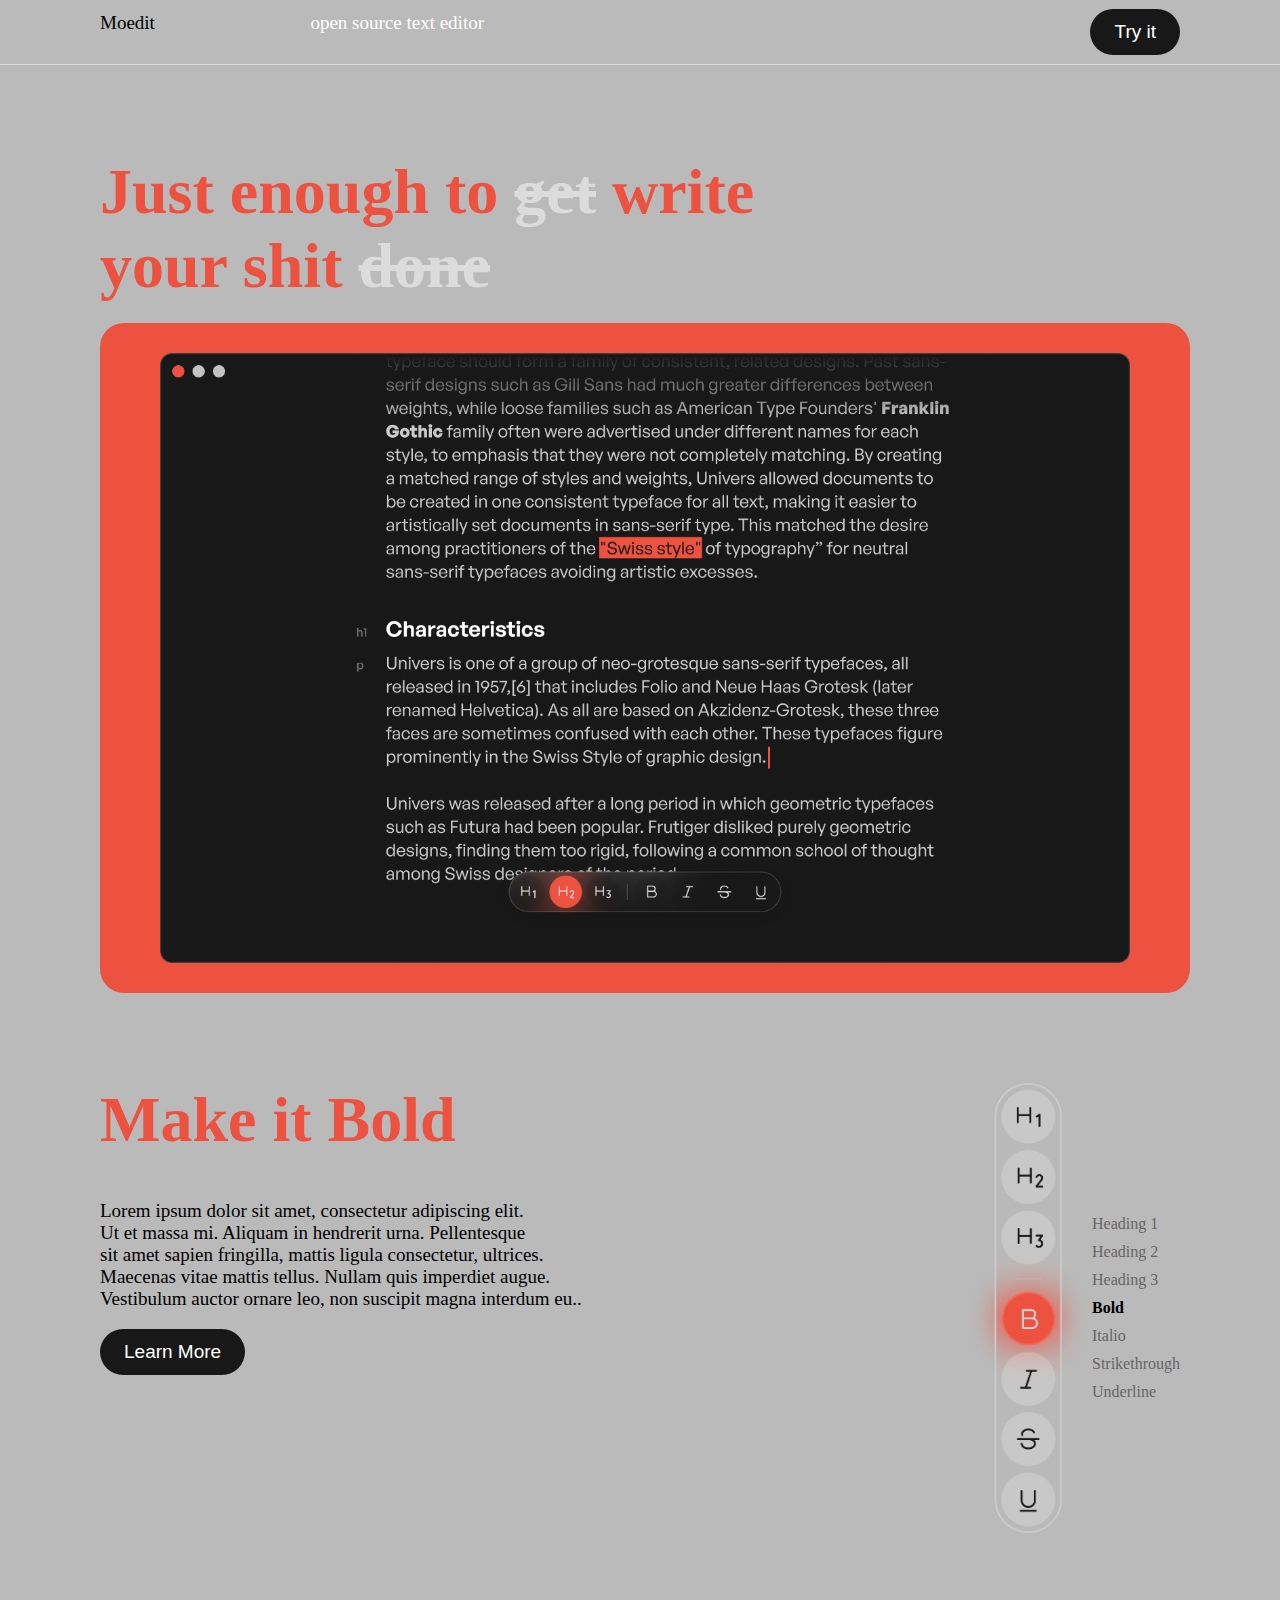
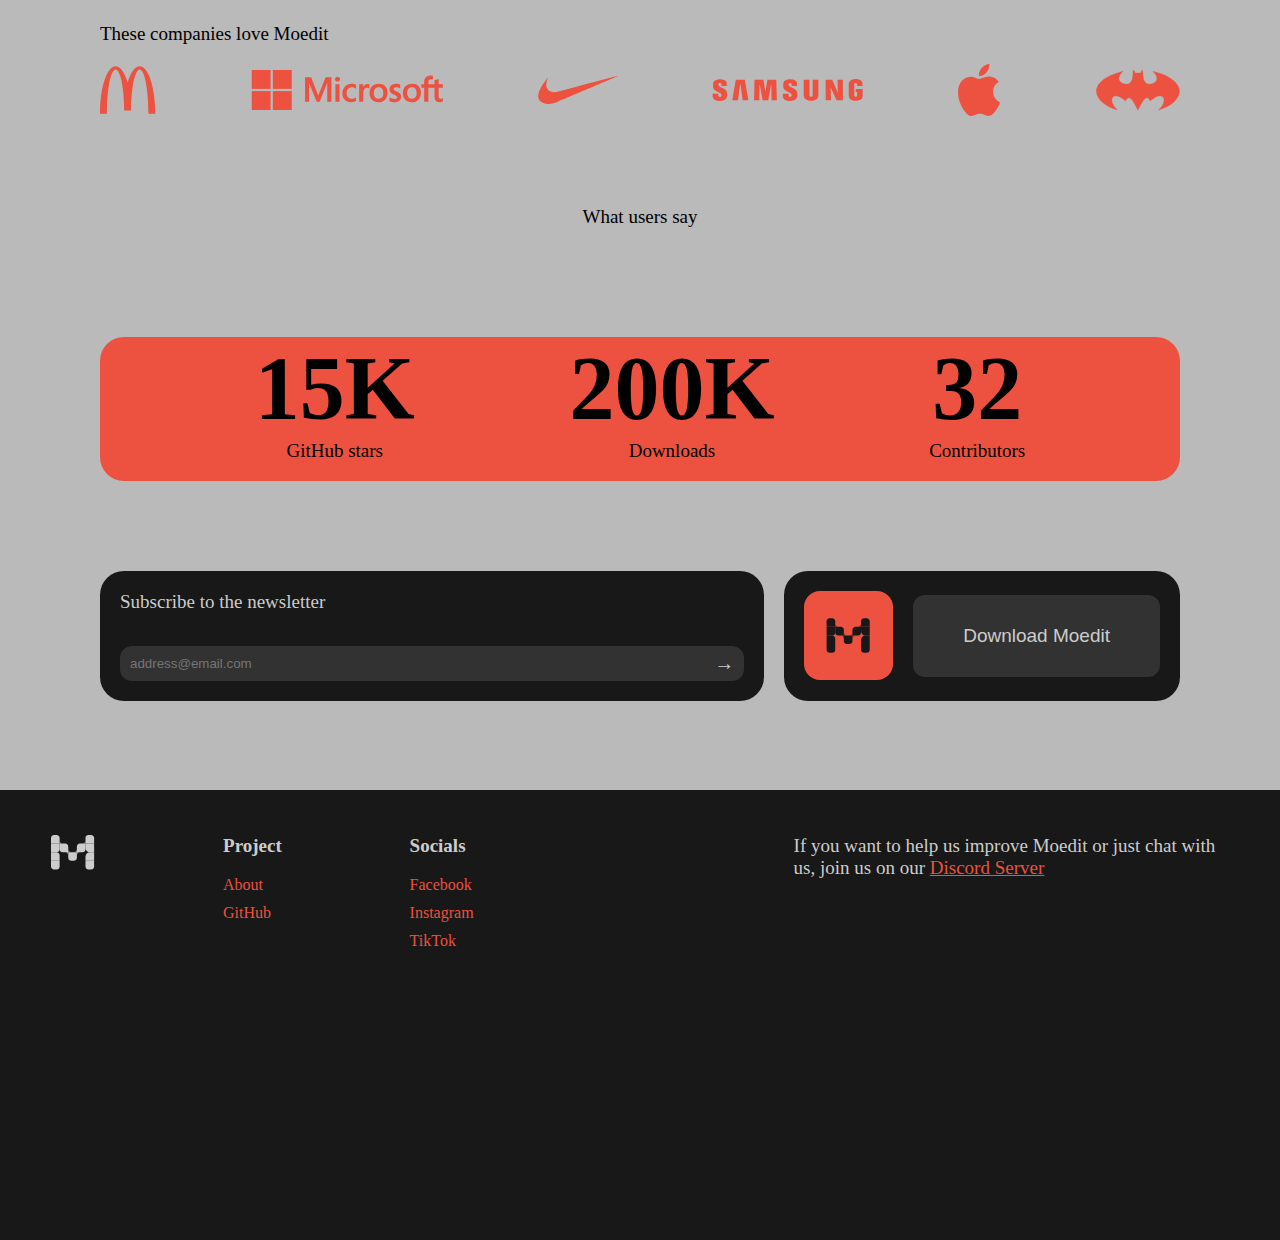
==== index.html @ 4781fbb8 "first commit" ====
<!DOCTYPE html>
<html lang="en">

<head>
  <title>Moedit</title>
  <meta charset="UTF-8">
  <meta name="viewport" content="width=device-width, initial-scale=1.0">

  <!-- IMPORT FICHIERS CSS -->
  <link rel="stylesheet" href="styles.css">
</head>

<!-- CONTENU DE LA PAGE WEB -->

<body>
  <header>
    <div class="container">
      <div>
        <p>Moedit</p>
        <p><span class="white">open source text editor</span></p>
      </div>
      <button class="btn">Try it</button>
    </div>
  </header>
  <main>
    <section class="section1">
      <h1>Just enough to <span>get</span> write</h1>
      <h1>your shit <span>done</span></h1>
      <div class="pannelEditor">
        <img src="images/editor.png" alt="Editor">
      </div>
    </section>
    <section class="section2">
      <div class="Bold">
        <h1>Make it Bold</h1>
        <p>Lorem ipsum dolor sit amet, consectetur adipiscing elit. Ut et massa mi. Aliquam in hendrerit urna.
          Pellentesque sit amet sapien fringilla, mattis ligula consectetur, ultrices. Maecenas vitae mattis tellus.
          Nullam quis imperdiet augue. Vestibulum auctor ornare leo, non suscipit magna interdum eu.. </p>
        <button class="btn">Learn More</button>
      </div>
      <div class="control_bar">
        <img src="images/control-bar.png" alt="">
        <ul>
          <li>Heading 1</li>
          <li>Heading 2</li>
          <li>Heading 3</li>
          <li><span>Bold</span></li>
          <li>Italio</li>
          <li>Strikethrough</li>
          <li>Underline</li>
        </ul>
      </div>
    </section>
    <section class="section3">
      <p>These companies love Moedit</p>
      <div>
        <img src="images/cp-logo-macdo.svg" alt="">
        <img src="images/cp-logo-microsoft.svg" alt="">
        <img src="images/cp-logo-nike.svg" alt="">
        <img src="images/cp-logo-samsung.svg" alt="">
        <img src="images/cp-logo-apple.svg" alt="">
        <img src="images/cp-logo-batman.svg" alt="">
      </div>
    </section>
    <section class="section4">
      <p>What users say</p>
      <div class="container">
        <div class="mini_container"></div>
        <div class="mini_container"></div>
        <div class="mini_container"></div>
        <div class="mini_container"></div>
        <div class="mini_container"></div>
        <div class="mini_container"></div>
        <div class="mini_container"></div>
        <div class="mini_container"></div>
      </div>
    </section>
    <section class="section5">
      <div class="number">
        <div>
          <span class="boldNumber">15K</span>
          <p>GitHub stars</p>
        </div>
        <div>
          <span class="boldNumber">200K</span>
          <p>Downloads</p>
        </div>
        <div>
          <span class="boldNumber">32</span>
          <p>Contributors</p>
        </div>
      </div>
    </section>
    <section class="section6">
      <div class="subscribe">
        <p>Subscribe to the newsletter</p>
        <div class="champText">
          <input type="text" placeholder="address@email.com">
          <span class="arrow">&#8594;</span>
        </div>
      </div>
      <div class="downloadMoedit">
        <img src="images/Logo Moedit.svg" alt="">
        <button>Download Moedit</button>
      </div>
    </section>
  </main>
  <footer>
    <div class="nav_footer">
      <img src="images/Logo Moedit wireframe.svg" alt="">
      <div>
        <p>Project</p>
        <ul>
          <li><a href="">About</a></li>
          <li><a href="">GitHub</a></li>
        </ul>
      </div>
      <div>
        <p>Socials</p>
        <ul>
          <li><a href="">Facebook</a></li>
          <li><a href="">Instagram</a></li>
          <li><a href="">TikTok</a></li>
        </ul>
      </div>
    </div>
    <div class="contact">
      <p>If you want to help us improve Moedit or just chat with us, join us on our <a href="">Discord Server</a></p>
    </div>
  </footer>
</body>
</html>
---- styles.css ----
:root {
  --font: 19px;
}

body {
  display: flex;
  justify-content: center;
  align-items: center;
  flex-direction: column;
  background-color: #BABABA;
  margin: 0;
}

h1 {
  font-size: 64px;
  color: #ED513F;
}

p,
button {
  font-size: var(--font) !important;
}

p,
h1 {
  margin-top: 0;
}

header {
  display: flex;
  justify-content: center;
  align-items: center;
  flex-direction: column;
  width: 100%;
  position: relative;
  border-bottom: 1px solid #DCDCDC;
}

header .container {
  display: flex;
  justify-content: space-between;
  align-items: center;
  width: calc(100% - 200px);
  height: 64px;
}

header .container div {
  display: flex;
  justify-content: space-between;
  align-items: center;
  width: 30svw;
}

header span.white {
  color: white;
}

header button {
  padding: 4px 24px;
  border-radius: 24px;
  background-color: black;
  color: #CCCCCC;
  border: 0;
}

main {
  display: flex;
  justify-content: center;
  align-items: center;
  flex-direction: column;
  padding: 0 100px;
}

section {
  margin-top: 10svh;
}

section.section1 {
  display: flex;
  justify-content: center;
  align-items: start;
  flex-direction: column;
  width: 100%;
}

section.section1 h1 {
  text-wrap: balance;
  margin: 0;
  white-space: nowrap;
}

section.section1 span {
  color: #DCDCDC;
  text-decoration: line-through;
}

.pannelEditor {
  display: flex;
  justify-content: center;
  align-items: center;
  flex-direction: column;
  background-color: #ED513F;
  width: calc(100% - 110px);
  padding: 30px 60px;
  border-radius: 24px;
  margin-top: 20px;
}

.pannelEditor img {
  width: 100%;
  height: 100%;
  object-fit: contain;
}

section.section2 {
  display: flex;
  justify-content: center;
  align-items: start;
  width: 100%;
}

.Bold {
  display: flex;
  justify-content: center;
  align-items: start;
  flex-direction: column;
  width: 50%;
  text-wrap: balance;
}

section.section2 img {
  height: 50svh;
  object-fit: contain;
}

.control_bar {
  display: flex;
  justify-content: end;
  align-items: center;
  width: 50%;
}

.control_bar ul {
  list-style-type: none;
  padding: 0;
}

.control_bar ul li {
  margin: 10px 0;
  color: #666666;
}

.control_bar span {
  font-weight: bold;
  color: black;
}

.btn {
  background-color: #181818;
  border-radius: 23px;
  border: 0;
  padding: 12px 24px;
  color: white;
  cursor: pointer;
}

.btn:hover {
  background-color: #323232;
}

section.section3 {
  width: 100%;
}

section.section3 div {
  display: flex;
  justify-content: space-between;
  align-items: center;
  width: 100%;
}

section.section5 {
  width: 100%;
}

.number {
  display: flex;
  justify-content: space-evenly;
  align-items: center;
  width: 100%;
  background-color: #ED513F;
  border-radius: 24px;
}

.number div {
  display: flex;
  justify-content: center;
  align-items: center;
  flex-direction: column;
}

.boldNumber {
  font-size: 90px;
  font-weight: bold;
}

section.section6 {
  display: grid;
  grid-template-columns: 2fr 1fr;
  grid-template-rows: repeat(1, 1fr);
  place-items: center center;
  gap: 0px 20px;
  width: 100%;
}

section.section6 .subscribe {
  display: flex;
  justify-content: space-between;
  align-items: start;
  flex-direction: column;
  background-color: #181818;
  color: #CCCCCC;
  border-radius: 24px;
  padding: 20px;
  width: calc(100% - 40px);
  height: 100%;
  max-height: 10svh;
}

section.section6 .champText {
  position: relative;
  display: inline-block;
  width: 100%;
}

section.section6 .subscribe input[type="text"] {
  background-color: #323232;
  color: #CCCCCC;
  padding: 10px;
  width: 100%;
  border: 0;
  border-radius: 12px;
  box-sizing: border-box;
}

section.section6 .subscribe .arrow {
  position: absolute;
  color: #CCCCCC;
  font-size: 20px;
  top: 50%;
  transform: translateY(-50%) translateX(-150%);
  pointer-events: none;
}

section.section6 .downloadMoedit {
  display: flex;
  justify-content: center;
  align-items: center;
  background-color: #181818;
  color: #CCCCCC;
  border-radius: 24px;
  padding: 20px;
  width: calc(100% - 40px);
  height: 100%;
  max-height: 10svh;
}

section.section6 .downloadMoedit button {
  color: #CCCCCC;
  background-color: #323232;
  border: 0;
  padding: 30px 50px;
  border-radius: 12px;
  margin-left: 20px;
  cursor: pointer;
  transition: 0.4;
  white-space: nowrap;
}

section.section6 .downloadMoedit button:hover {
  color: #323232;
  background-color: #CCCCCC;

}

footer {
  display: flex;
  justify-content: space-between;
  align-items: start;
  background-color: #181818;
  width: 100%;
  height: 50svh;
  margin-top: 10svh;
  gap: 0 25svw;
}

footer div.nav_footer {
  display: flex;
  justify-content: space-between;
  align-items: start;
  width: 100%;
  padding-top: 5svh;
  padding-left: 4svw;
}

footer div.nav_footer ul {
  list-style-type: none;
  padding: 0;
}

footer div.nav_footer p {
  font-weight: bold;
  color: #CCCCCC;
}

footer div.nav_footer li {
  margin: 10px 0;
}

footer div.nav_footer li a {
  text-decoration: none;
  color: #ED513F;
}

footer .contact {
  display: flex;
  justify-content: end;
  align-items: center;
  text-align: start;
  width: 100%;
  padding-top: 5svh;
  padding-right: 5svw;
}

footer .contact p {
  color: #CCCCCC;
  width: 100%;
  display: block;
}

footer .contact a {
  color: #ED513F;
}
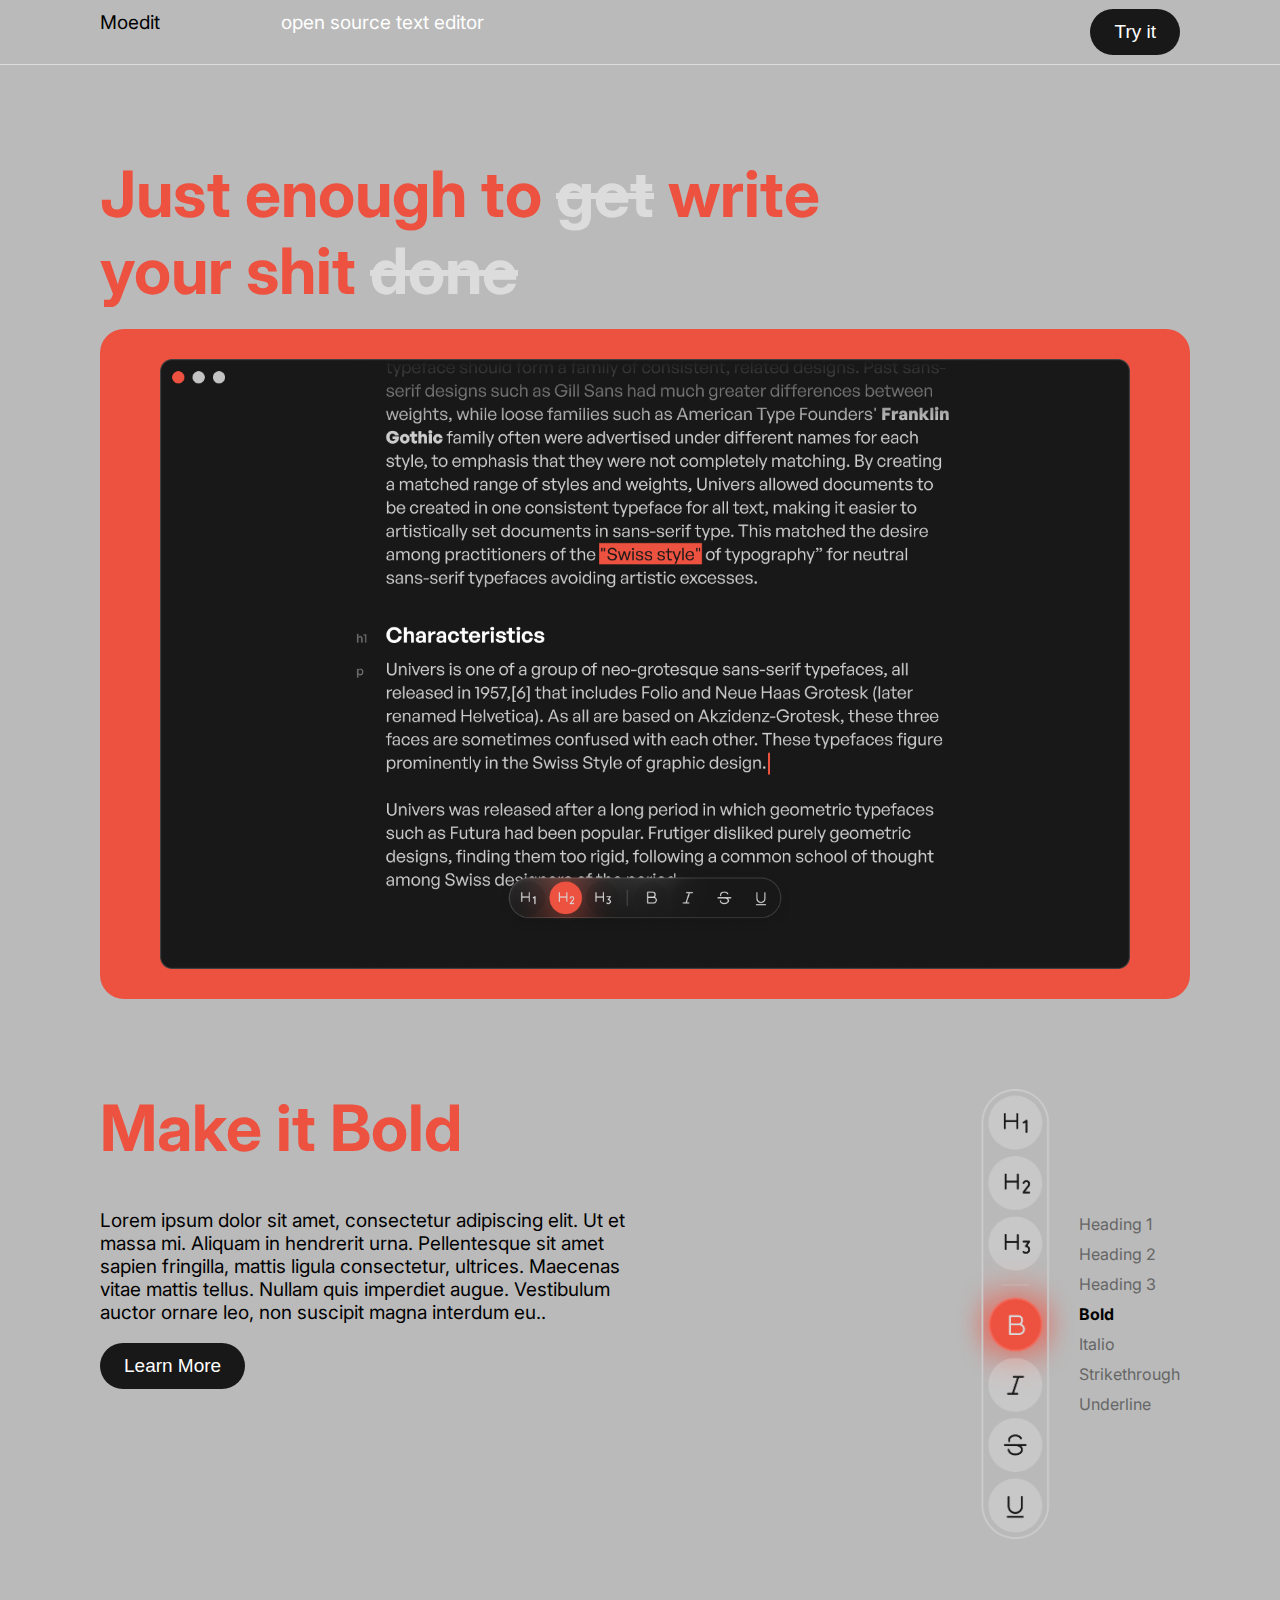
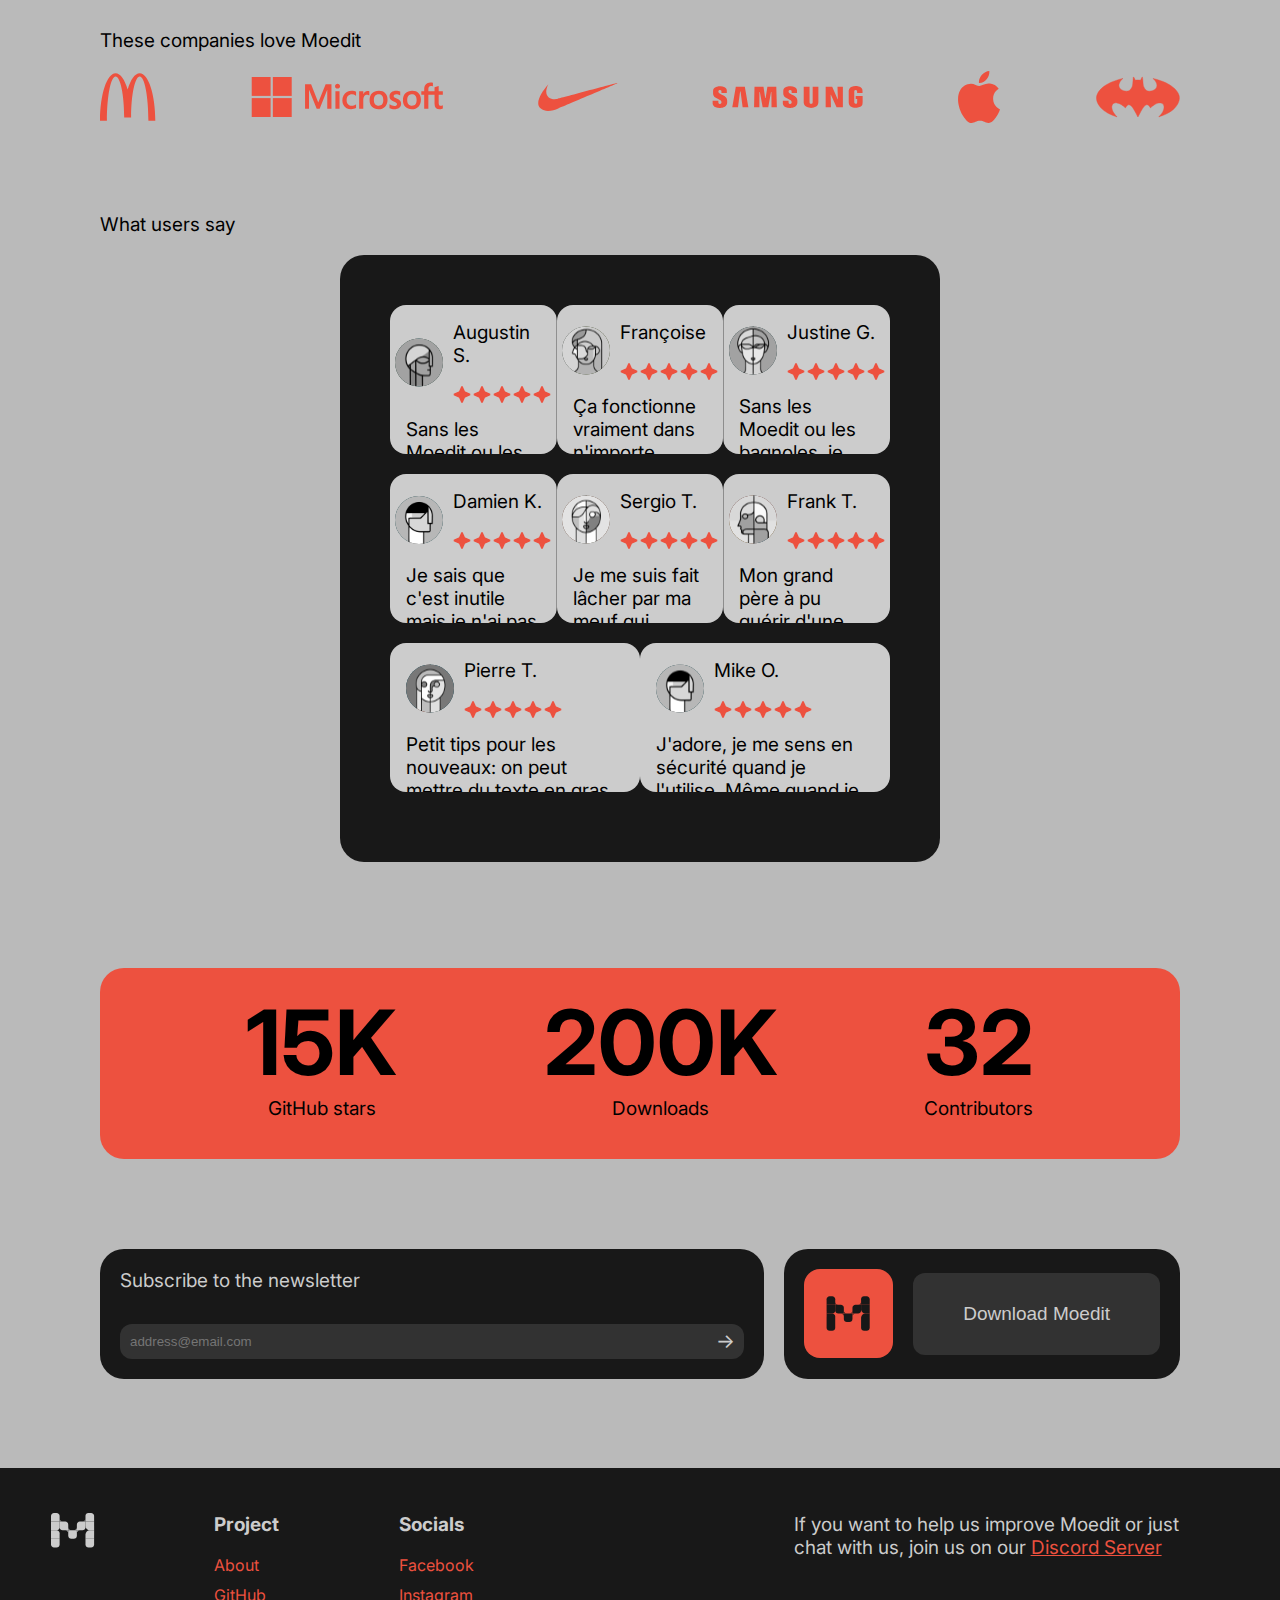
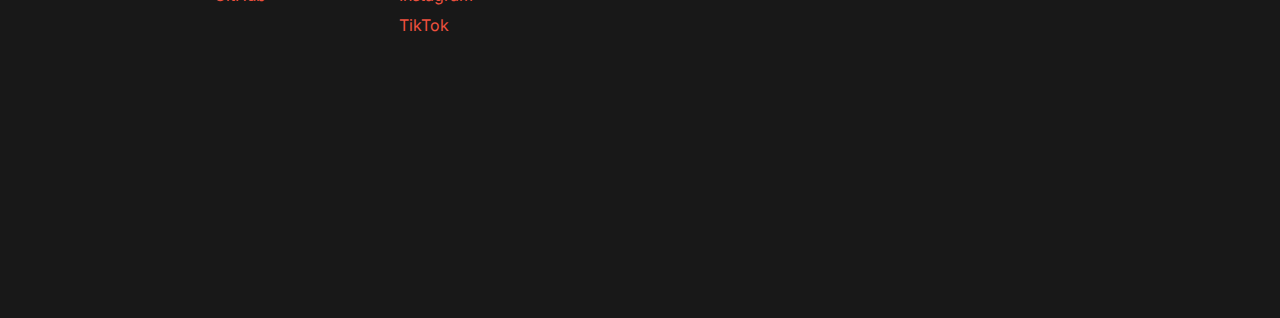
==== commit 474ff771: "avancée du template" ====
--- a/index.html
+++ b/index.html
@@ -5,7 +5,11 @@
   <title>Moedit</title>
   <meta charset="UTF-8">
   <meta name="viewport" content="width=device-width, initial-scale=1.0">
-
+  <link rel="preconnect" href="https://fonts.googleapis.com">
+  <link rel="preconnect" href="https://fonts.gstatic.com" crossorigin>
+  <link
+    href="https://fonts.googleapis.com/css2?family=Inter:ital,opsz,wght@0,14..32,100..900;1,14..32,100..900&display=swap"
+    rel="stylesheet">
   <!-- IMPORT FICHIERS CSS -->
   <link rel="stylesheet" href="styles.css">
 </head>
@@ -64,16 +68,99 @@
     </section>
     <section class="section4">
       <p>What users say</p>
-      <div class="container">
-        <div class="mini_container"></div>
-        <div class="mini_container"></div>
-        <div class="mini_container"></div>
-        <div class="mini_container"></div>
-        <div class="mini_container"></div>
-        <div class="mini_container"></div>
-        <div class="mini_container"></div>
-        <div class="mini_container"></div>
-      </div>
+      <div class="commentaires">
+        <div class="grand_container1">
+          <div class="mini_container">
+            <div class="profils">
+              <img src="images/augustin.svg" alt="">
+              <div class="name">
+                <p>Augustin S.</p>
+                <img src="images/stars.svg" alt="">
+              </div>
+            </div>
+            <p>Sans les Moedit ou les bagnoles, je serais en taule tout simplement</p>
+          </div>
+          <div class="mini_container">
+            <div class="profils">
+              <img src="images/françoise.svg" alt="">
+              <div class="name">
+                <p>Françoise</p>
+                <img src="images/stars.svg" alt="">
+              </div>
+            </div>
+            <p>Ça fonctionne vraiment dans n'importe quelles conditions. J'ai pu m'en servire sans allumer
+              l'ordinateur... no bullshit !</p>
+          </div>
+          <div class="mini_container">
+            <div class="profils">
+              <img src="images/Justine.svg" alt="">
+              <div class="name">
+                <p>Justine G.</p>
+                <img src="images/stars.svg" alt="">
+              </div>
+            </div>
+            <p>Sans les Moedit ou les bagnoles, je serais en taule tout simplement</p>
+          </div>
+        </div>
+        <div class="grand_container2">
+          <div class="mini_container">
+            <div class="profils">
+              <img src="images/damien.svg" alt="">
+              <div class="name">
+                <p>Damien K.</p>
+                <img src="images/stars.svg" alt="">
+              </div>
+            </div>
+            <p>Je sais que c'est inutile mais je n'ai pas pu m'empécher d'écrire ce message dans Moedit avant de le
+              copier/coller ici.</p>
+          </div>
+          <div class="mini_container">
+            <div class="profils">
+              <img src="images/Sergio.svg" alt="">
+              <div class="name">
+                <p>Sergio T.</p>
+                <img src="images/stars.svg" alt="">
+              </div>
+            </div>
+            <p>Je me suis fait lâcher par ma meuf qui commençait à devenir jalouse de Moedit. Elle m'a demandé de faire
+              un choix... Pas besoin de vous raconter la suite. </p>
+          </div>
+          <div class="mini_container">
+            <div class="profils">
+              <img src="images/frank.svg" alt="">
+              <div class="name">
+                <p>Frank T.</p>
+                <img src="images/stars.svg" alt="">
+              </div>
+            </div>
+            <p>Mon grand père à pu guérir d'une maladie incurable alors que je commençais tout juste à utiliser Hedit.
+              Perso, je ne crois pas aux coincidences.</p>
+          </div>
+        </div>
+        <div class="grand_container3">
+          <div class="mini_container">
+            <div class="profils">
+              <img src="images/pierre.svg" alt="">
+              <div class="name">
+                <p>Pierre T.</p>
+                <img src="images/stars.svg" alt="">
+              </div>
+            </div>
+            <p>Petit tips pour les nouveaux: on peut mettre du texte en gras en appuyant sur le bouton "B" 🤯</p>
+          </div>
+          <div class="mini_container">
+            <div class="profils">
+              <img src="images/mike.svg" alt="">
+              <div class="name">
+                <p>Mike O.</p>
+                <img src="images/stars.svg" alt="">
+              </div>
+            </div>
+            <p>J'adore, je me sens en sécurité quand je l'utilise. Même quand je m'en sers en conduisant ! 🏎️</p>
+          </div>
+        </div>
+      </div>
+
     </section>
     <section class="section5">
       <div class="number">
@@ -129,4 +216,5 @@
     </div>
   </footer>
 </body>
+
 </html>--- a/styles.css
+++ b/styles.css
@@ -9,6 +9,7 @@
   flex-direction: column;
   background-color: #BABABA;
   margin: 0;
+  font-family: "Inter", sans-serif;
 }
 
 h1 {
@@ -179,6 +180,80 @@
   width: 100%;
 }
 
+section.section4 {
+  width: 100%;
+}
+
+section.section4 .commentaires {
+  background-color: #181818;
+  border-radius: 24px;
+  padding: 50px;
+  gap: 2rem;
+  max-width: 1300px;
+  margin: 0 auto;
+  overflow: hidden;
+  margin-bottom: 16px;
+  width: 500px;
+}
+
+section.section4 .grand_container1,
+section.section4 .grand_container2,
+section.section4 .grand_container3 {
+  display: flex;
+  width: 100%;
+  margin-bottom: 20px;
+} 
+
+section.section4 .grand_container3 {
+justify-content: start;
+} 
+
+section.section4 p:not(.profils p) {
+font-size: 14px;
+}
+
+section.section4 .profils p {
+  font-size: 17px;
+  }
+
+  section.section4 .mini_container {
+    background-color: #CCCCCC;
+    border-radius: 16px;
+    padding: 16px;
+    display: flex;
+    flex-direction: column;
+    max-width: 100%;
+    width: 465px;
+    height: 149px;
+    overflow: hidden;
+    box-sizing: border-box;
+    clip-path: inset(0 0 0 0);
+  
+  }
+
+.profils {
+  display: flex;
+  justify-content: center;
+  align-items: center;
+  width: 100%;
+  padding-bottom: 15px;
+}
+
+.profils_img {
+  width: 50px;
+  height: 50px;
+  object-fit: cover;
+}
+
+.mini_container .name {
+  display: flex;
+  justify-content: center;
+  align-items: start;
+  flex-direction: column;
+  width: 100%;
+  padding-left: 10px;
+}
+
 section.section5 {
   width: 100%;
 }
@@ -190,6 +265,7 @@
   width: 100%;
   background-color: #ED513F;
   border-radius: 24px;
+  padding: 20px 0;
 }
 
 .number div {
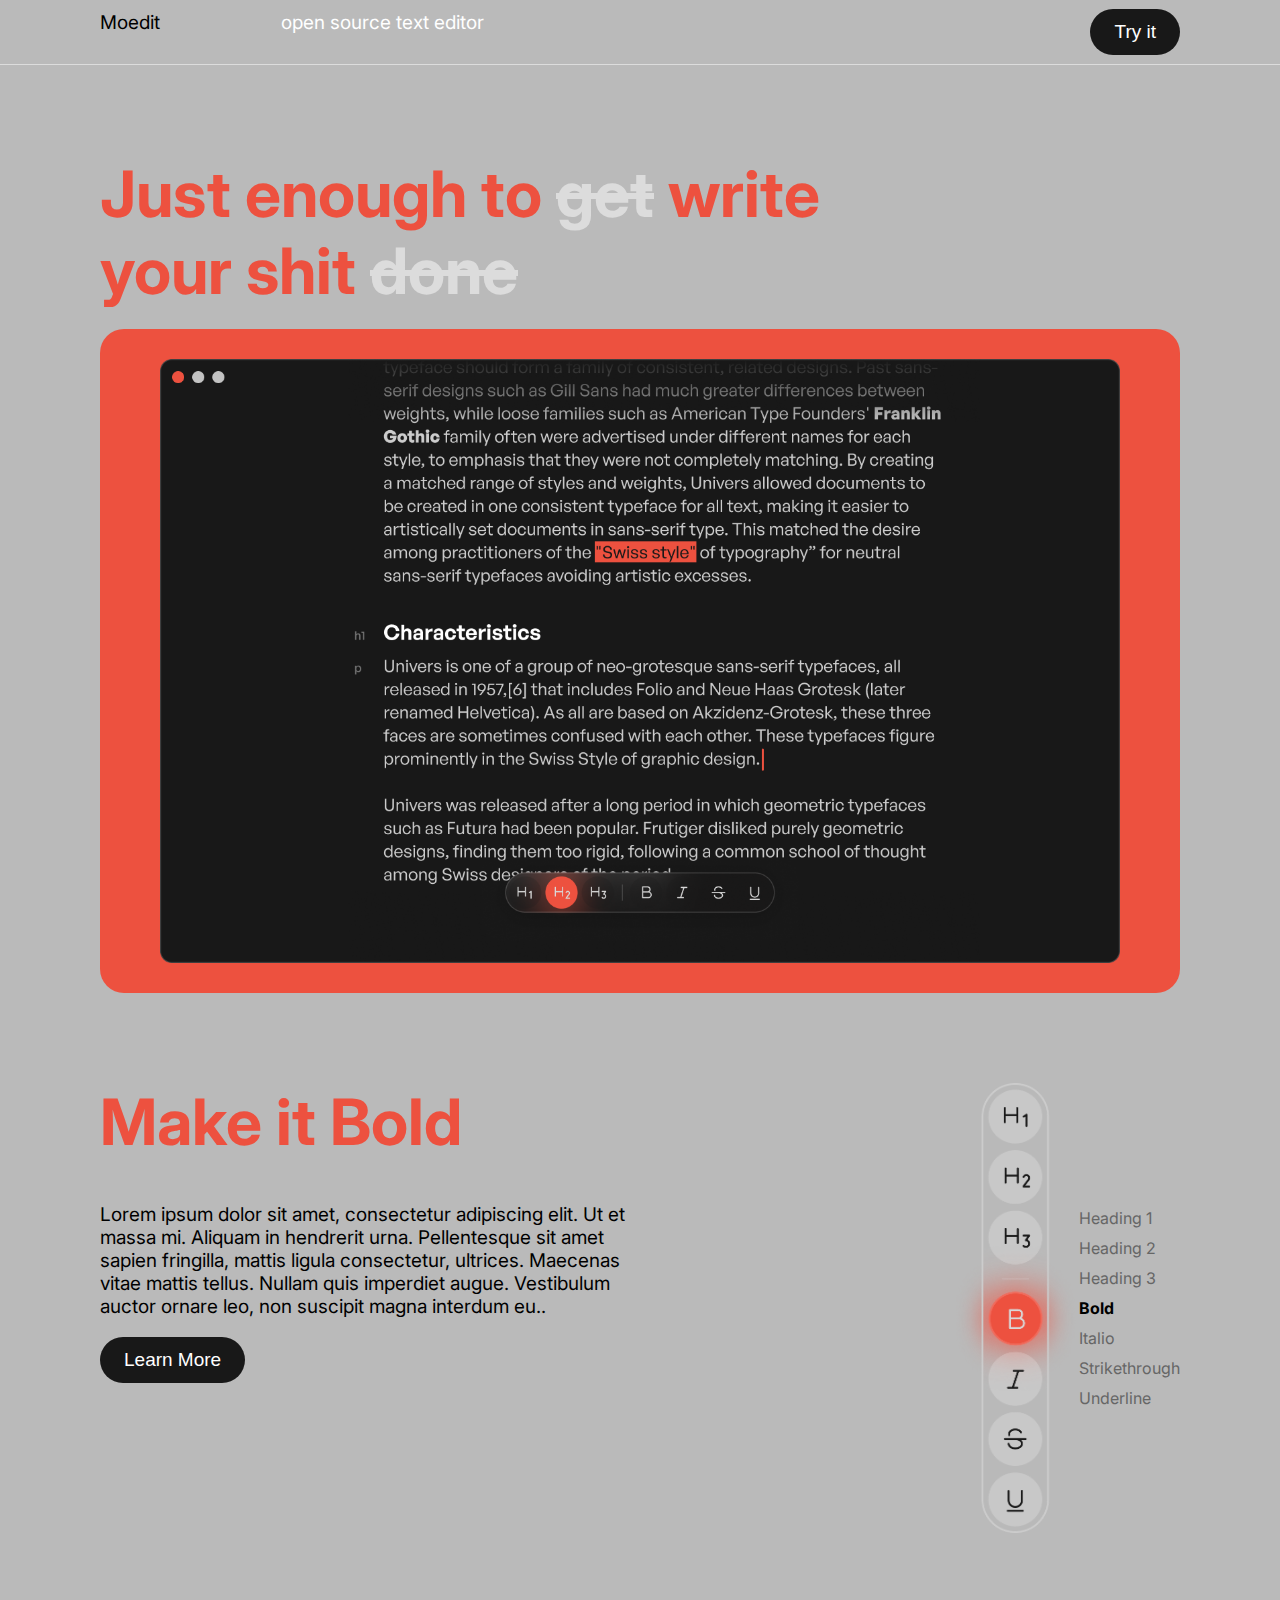
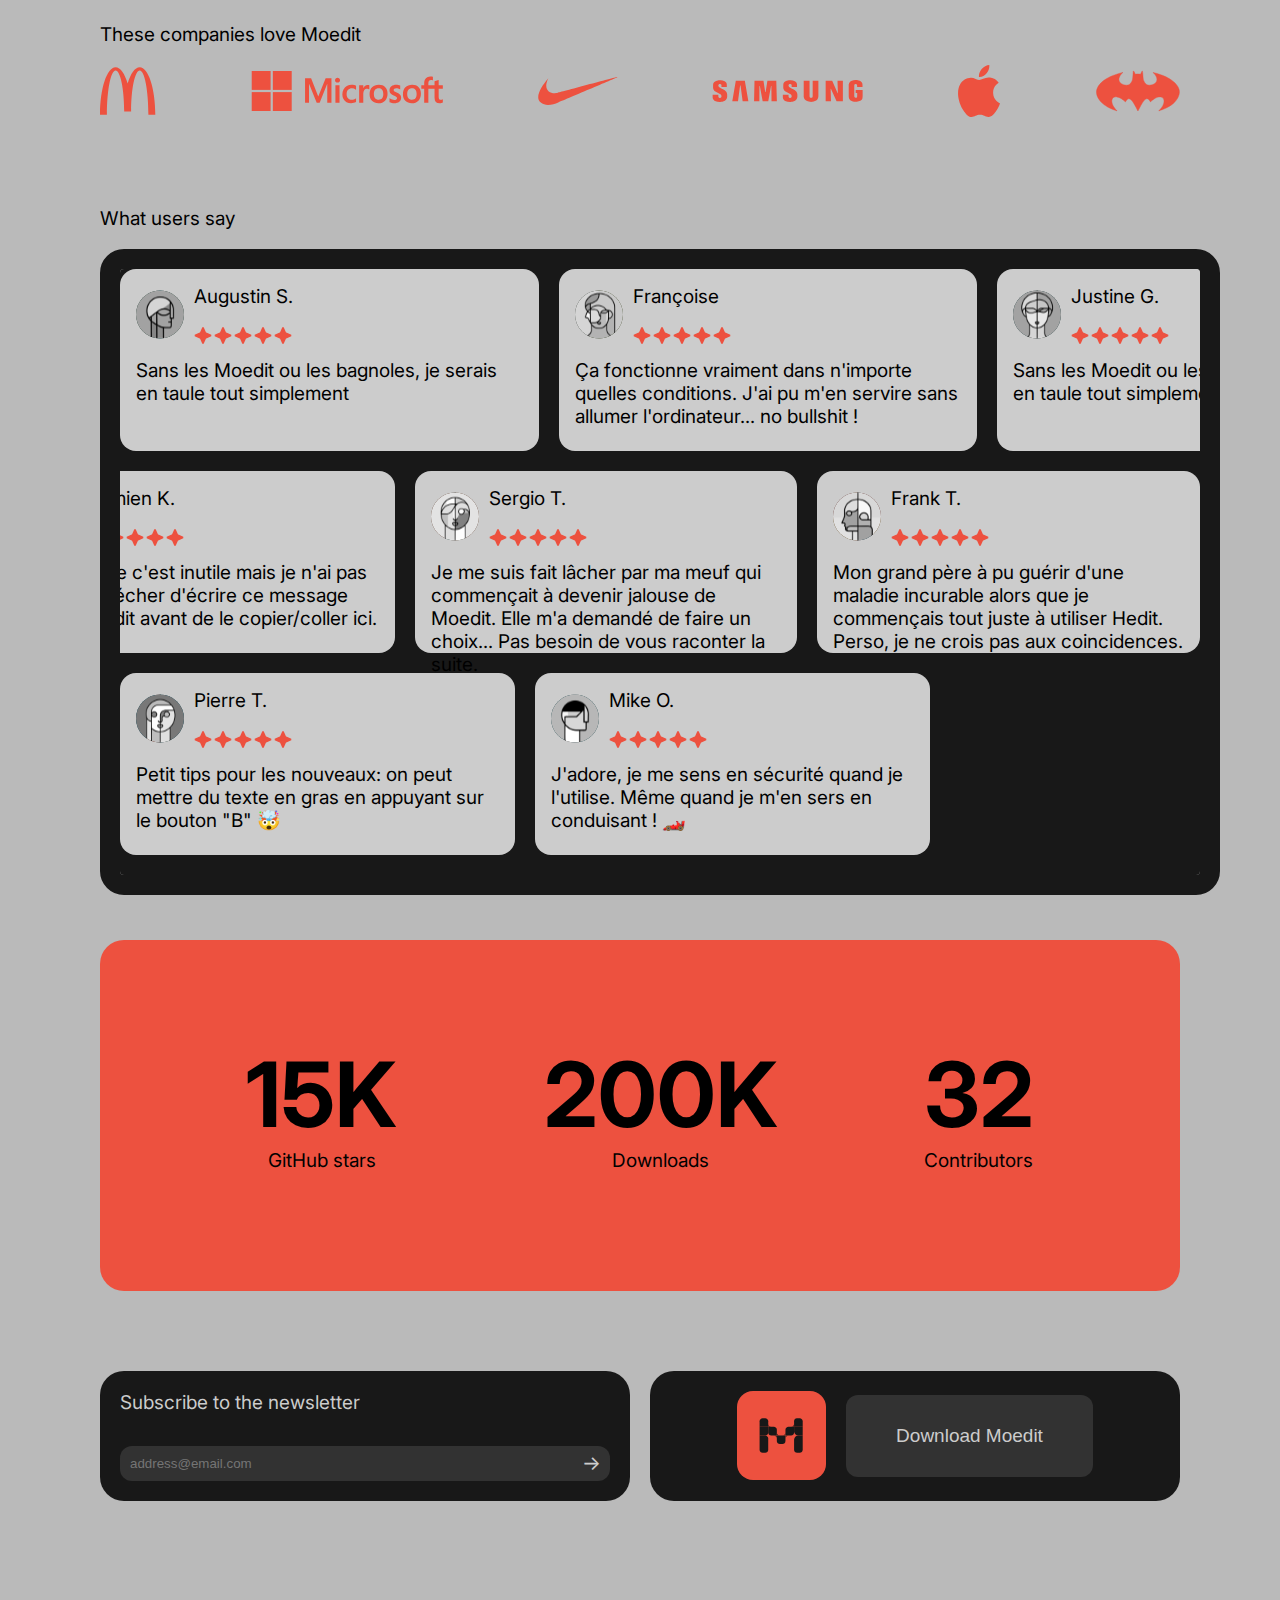
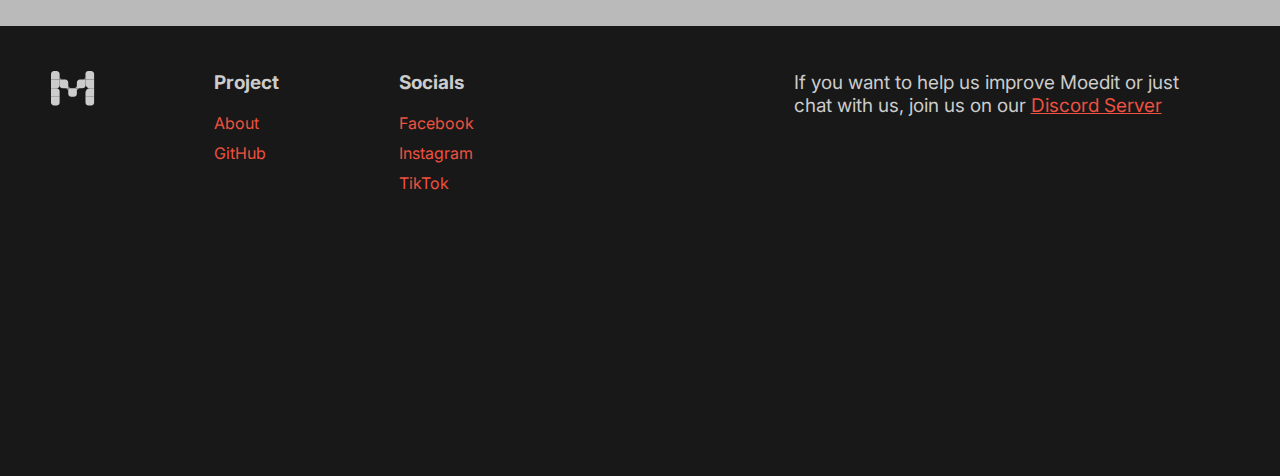
==== commit 0ce36cc7: "section commentaires résolu" ====
--- a/index.html
+++ b/index.html
@@ -160,7 +160,6 @@
           </div>
         </div>
       </div>
-
     </section>
     <section class="section5">
       <div class="number">
@@ -179,16 +178,18 @@
       </div>
     </section>
     <section class="section6">
-      <div class="subscribe">
-        <p>Subscribe to the newsletter</p>
-        <div class="champText">
-          <input type="text" placeholder="address@email.com">
-          <span class="arrow">&#8594;</span>
-        </div>
-      </div>
-      <div class="downloadMoedit">
-        <img src="images/Logo Moedit.svg" alt="">
-        <button>Download Moedit</button>
+      <div class="container">  
+        <div class="subscribe">
+          <p>Subscribe to the newsletter</p>
+          <div class="champText">
+            <input type="text" placeholder="address@email.com">
+            <span class="arrow">&#8594;</span>
+          </div>
+        </div>
+        <div class="downloadMoedit">
+          <img src="images/Logo Moedit.svg" alt="">
+          <button>Download Moedit</button>
+        </div>
       </div>
     </section>
   </main>
--- a/styles.css
+++ b/styles.css
@@ -70,18 +70,16 @@
   align-items: center;
   flex-direction: column;
   padding: 0 100px;
-}
-
-section {
+  width: calc(100% - 200px);
+}
+
+section.section1 {
+  display: flex;
+  justify-content: center;
+  align-items: start;
+  flex-direction: column;
+  width: 100%;
   margin-top: 10svh;
-}
-
-section.section1 {
-  display: flex;
-  justify-content: center;
-  align-items: start;
-  flex-direction: column;
-  width: 100%;
 }
 
 section.section1 h1 {
@@ -101,7 +99,7 @@
   align-items: center;
   flex-direction: column;
   background-color: #ED513F;
-  width: calc(100% - 110px);
+  width: calc(100% - 120px);
   padding: 30px 60px;
   border-radius: 24px;
   margin-top: 20px;
@@ -118,6 +116,7 @@
   justify-content: center;
   align-items: start;
   width: 100%;
+  margin-top: 10svh;
 }
 
 .Bold {
@@ -171,6 +170,7 @@
 
 section.section3 {
   width: 100%;
+  margin-top: 10svh;
 }
 
 section.section3 div {
@@ -182,54 +182,65 @@
 
 section.section4 {
   width: 100%;
+  margin-top: 10svh;
 }
 
 section.section4 .commentaires {
   background-color: #181818;
   border-radius: 24px;
-  padding: 50px;
-  gap: 2rem;
-  max-width: 1300px;
-  margin: 0 auto;
+  width: 100%;
+  position: relative;
   overflow: hidden;
-  margin-bottom: 16px;
-  width: 500px;
-}
-
-section.section4 .grand_container1,
-section.section4 .grand_container2,
+  overflow-x: scroll;
+  border: 20px solid #181818;
+}
+
+section.section4 .grand_container1 {
+  display: flex;
+  margin-bottom: 20px;
+  position: relative;
+  left: 0%;
+  width: 120%;
+}
+
+section.section4 .grand_container2 {
+  display: flex;
+  margin-bottom: 20px;
+  position: relative;
+  left: -10%;
+  width: 110%;
+}
+
 section.section4 .grand_container3 {
   display: flex;
-  width: 100%;
   margin-bottom: 20px;
-} 
-
-section.section4 .grand_container3 {
-justify-content: start;
-} 
-
-section.section4 p:not(.profils p) {
-font-size: 14px;
-}
-
-section.section4 .profils p {
-  font-size: 17px;
-  }
-
-  section.section4 .mini_container {
-    background-color: #CCCCCC;
-    border-radius: 16px;
-    padding: 16px;
-    display: flex;
-    flex-direction: column;
-    max-width: 100%;
-    width: 465px;
-    height: 149px;
-    overflow: hidden;
-    box-sizing: border-box;
-    clip-path: inset(0 0 0 0);
-  
-  }
+  position: relative;
+  left: 0%;
+  width: 75%;
+  justify-content: start;
+}
+
+section.section4 .mini_container {
+  background-color: #CCCCCC;
+  border-radius: 16px;
+  padding: 16px;
+  height: 150px;
+  width: 1000px;
+  margin-right: 20px;
+}
+
+section.section4 .mini_container:last-of-type {
+  margin-right: 0;
+}
+
+.mini_container .name {
+  display: flex;
+  justify-content: center;
+  align-items: start;
+  flex-direction: column;
+  width: 100%;
+  padding-left: 10px;
+}
 
 .profils {
   display: flex;
@@ -245,17 +256,17 @@
   object-fit: cover;
 }
 
-.mini_container .name {
-  display: flex;
-  justify-content: center;
-  align-items: start;
-  flex-direction: column;
-  width: 100%;
-  padding-left: 10px;
+section.section4 p:not(.profils p) {
+  font-size: 14px;
+}
+
+section.section4 .profils p {
+  font-size: 17px;
 }
 
 section.section5 {
   width: 100%;
+  margin-top: 5svh;
 }
 
 .number {
@@ -265,7 +276,7 @@
   width: 100%;
   background-color: #ED513F;
   border-radius: 24px;
-  padding: 20px 0;
+  padding: 100px 0;
 }
 
 .number div {
@@ -281,12 +292,17 @@
 }
 
 section.section6 {
-  display: grid;
-  grid-template-columns: 2fr 1fr;
-  grid-template-rows: repeat(1, 1fr);
-  place-items: center center;
+  width: 100%;
+  margin-top: 5svh;
+}
+
+section.section6 .container {
+  display: flex;
+  justify-content: center;
+  align-items: center;
+  width: 100%;
+  height: 200px;
   gap: 0px 20px;
-  width: 100%;
 }
 
 section.section6 .subscribe {
